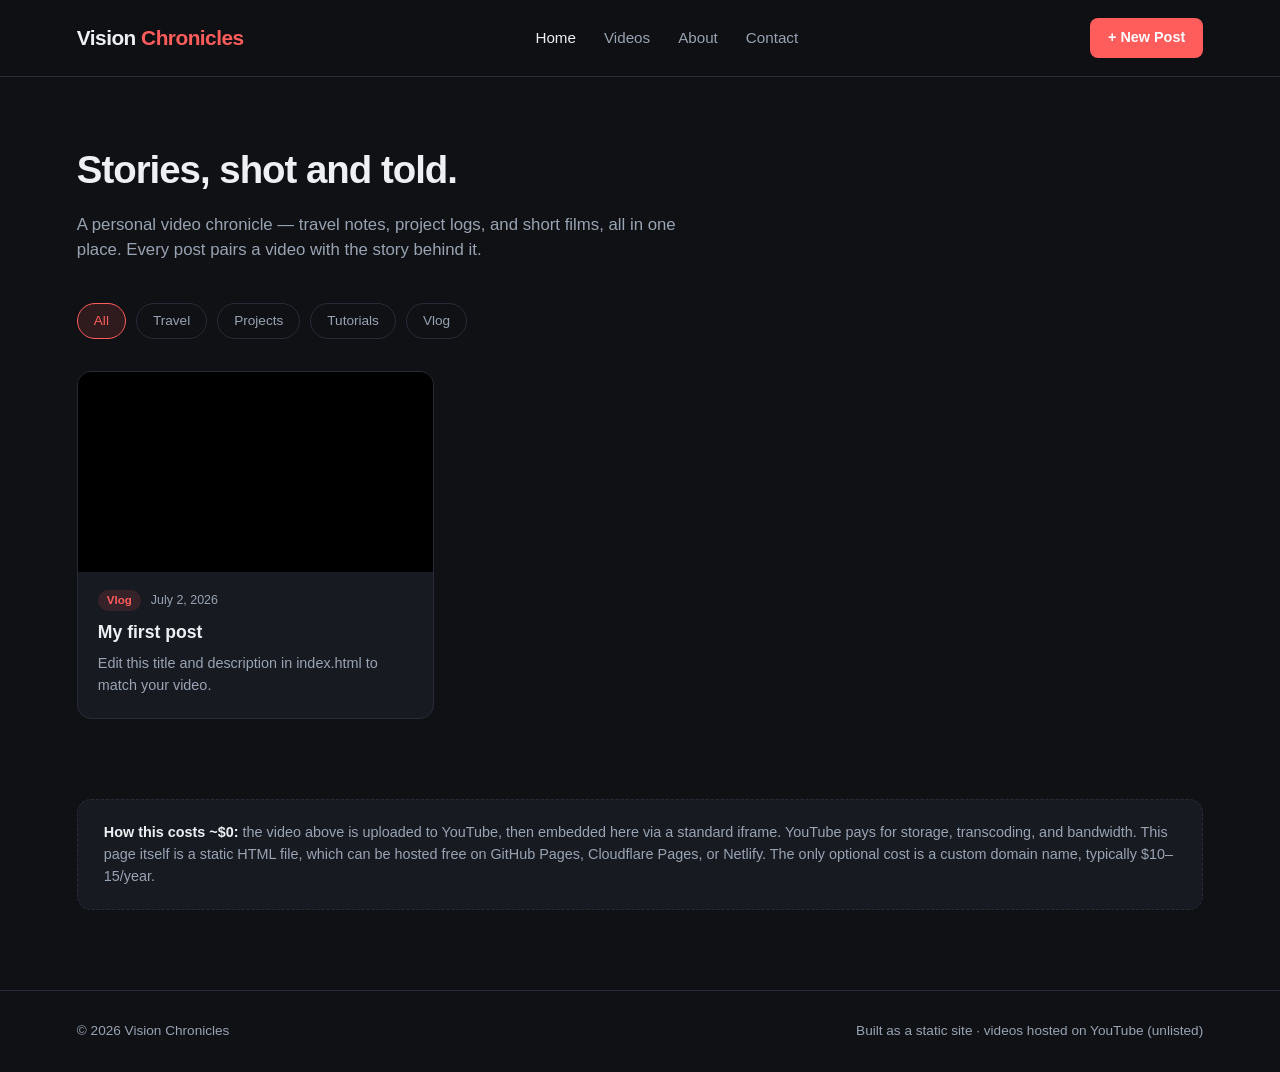
==== index.html @ 86079da0 "Replace sample videos with single real post" ====
<!DOCTYPE html>
<html lang="en">
<head>
<meta charset="UTF-8">
<meta name="viewport" content="width=device-width, initial-scale=1.0">
<title>Vision Chronicles</title>
<style>
  :root {
    --bg: #0f1115;
    --card: #171a21;
    --card-border: #262b35;
    --text: #eef0f3;
    --muted: #9aa3b2;
    --accent: #ff5c5c;
    --accent-soft: #ff5c5c22;
  }
  * { box-sizing: border-box; margin: 0; padding: 0; }
  body {
    background: var(--bg);
    color: var(--text);
    font-family: -apple-system, BlinkMacSystemFont, "Segoe UI", Roboto, Helvetica, Arial, sans-serif;
    line-height: 1.5;
  }
  a { color: inherit; text-decoration: none; }

  /* Header */
  header {
    position: sticky;
    top: 0;
    z-index: 10;
    display: flex;
    align-items: center;
    justify-content: space-between;
    padding: 18px 6vw;
    background: rgba(15,17,21,0.9);
    backdrop-filter: blur(8px);
    border-bottom: 1px solid var(--card-border);
  }
  .logo {
    font-size: 1.3rem;
    font-weight: 800;
    letter-spacing: -0.5px;
  }
  .logo span { color: var(--accent); }
  nav ul {
    list-style: none;
    display: flex;
    gap: 28px;
  }
  nav a {
    color: var(--muted);
    font-size: 0.95rem;
    font-weight: 500;
    transition: color 0.15s;
  }
  nav a:hover, nav a.active { color: var(--text); }
  .upload-btn {
    background: var(--accent);
    color: #fff;
    padding: 9px 18px;
    border-radius: 8px;
    font-size: 0.9rem;
    font-weight: 600;
  }

  /* Hero */
  .hero {
    padding: 64px 6vw 40px;
    max-width: 780px;
  }
  .hero h1 {
    font-size: 2.4rem;
    font-weight: 800;
    letter-spacing: -1px;
    margin-bottom: 14px;
  }
  .hero p {
    color: var(--muted);
    font-size: 1.05rem;
  }

  /* Filters */
  .filters {
    display: flex;
    gap: 10px;
    padding: 0 6vw 32px;
    flex-wrap: wrap;
  }
  .filter-pill {
    padding: 7px 16px;
    border: 1px solid var(--card-border);
    border-radius: 999px;
    font-size: 0.85rem;
    color: var(--muted);
  }
  .filter-pill.active {
    background: var(--accent-soft);
    border-color: var(--accent);
    color: var(--accent);
  }

  /* Grid */
  .grid {
    display: grid;
    grid-template-columns: repeat(auto-fill, minmax(320px, 1fr));
    gap: 28px;
    padding: 0 6vw 80px;
  }
  .card {
    background: var(--card);
    border: 1px solid var(--card-border);
    border-radius: 14px;
    overflow: hidden;
    transition: transform 0.15s ease, border-color 0.15s ease;
  }
  .card:hover {
    transform: translateY(-3px);
    border-color: #3a4150;
  }
  .video-wrap {
    position: relative;
    aspect-ratio: 16 / 9;
    background: #000;
  }
  .video-wrap iframe {
    width: 100%;
    height: 100%;
    border: 0;
    display: block;
  }
  .card-body {
    padding: 18px 20px 22px;
  }
  .card-meta {
    display: flex;
    gap: 10px;
    align-items: center;
    font-size: 0.78rem;
    color: var(--muted);
    margin-bottom: 8px;
  }
  .tag {
    background: var(--accent-soft);
    color: var(--accent);
    padding: 2px 9px;
    border-radius: 999px;
    font-weight: 600;
    font-size: 0.72rem;
  }
  .card h3 {
    font-size: 1.1rem;
    font-weight: 700;
    margin-bottom: 8px;
  }
  .card p {
    font-size: 0.9rem;
    color: var(--muted);
  }

  /* Cost callout */
  .callout {
    margin: 0 6vw 80px;
    padding: 22px 26px;
    background: var(--card);
    border: 1px dashed var(--card-border);
    border-radius: 14px;
    font-size: 0.9rem;
    color: var(--muted);
  }
  .callout strong { color: var(--text); }

  footer {
    padding: 30px 6vw;
    border-top: 1px solid var(--card-border);
    color: var(--muted);
    font-size: 0.85rem;
    display: flex;
    justify-content: space-between;
  }

  @media (max-width: 640px) {
    header { padding: 16px 5vw; }
    nav ul { display: none; }
    .hero { padding: 40px 5vw 24px; }
    .hero h1 { font-size: 1.8rem; }
    .grid { padding: 0 5vw 60px; }
  }
</style>
</head>
<body>

<header>
  <div class="logo">Vision <span>Chronicles</span></div>
  <nav>
    <ul>
      <li><a href="#" class="active">Home</a></li>
      <li><a href="#">Videos</a></li>
      <li><a href="#">About</a></li>
      <li><a href="#">Contact</a></li>
    </ul>
  </nav>
  <a href="#" class="upload-btn">+ New Post</a>
</header>

<section class="hero">
  <h1>Stories, shot and told.</h1>
  <p>A personal video chronicle — travel notes, project logs, and short films, all in one place. Every post pairs a video with the story behind it.</p>
</section>

<div class="filters">
  <div class="filter-pill active">All</div>
  <div class="filter-pill">Travel</div>
  <div class="filter-pill">Projects</div>
  <div class="filter-pill">Tutorials</div>
  <div class="filter-pill">Vlog</div>
</div>

<main class="grid">

  <article class="card">
    <div class="video-wrap">
      <iframe src="https://www.youtube.com/embed/woLlKaFcSdc" title="Vision Chronicles video" allowfullscreen></iframe>
    </div>
    <div class="card-body">
      <div class="card-meta"><span class="tag">Vlog</span><span>July 2, 2026</span></div>
      <h3>My first post</h3>
      <p>Edit this title and description in index.html to match your video.</p>
    </div>
  </article>

</main>

<div class="callout">
  <strong>How this costs ~$0:</strong> the video above is uploaded to YouTube, then embedded here via a standard iframe. YouTube pays for storage, transcoding, and bandwidth. This page itself is a static HTML file, which can be hosted free on GitHub Pages, Cloudflare Pages, or Netlify. The only optional cost is a custom domain name, typically $10–15/year.
</div>

<footer>
  <span>© 2026 Vision Chronicles</span>
  <span>Built as a static site · videos hosted on YouTube (unlisted)</span>
</footer>

</body>
</html>
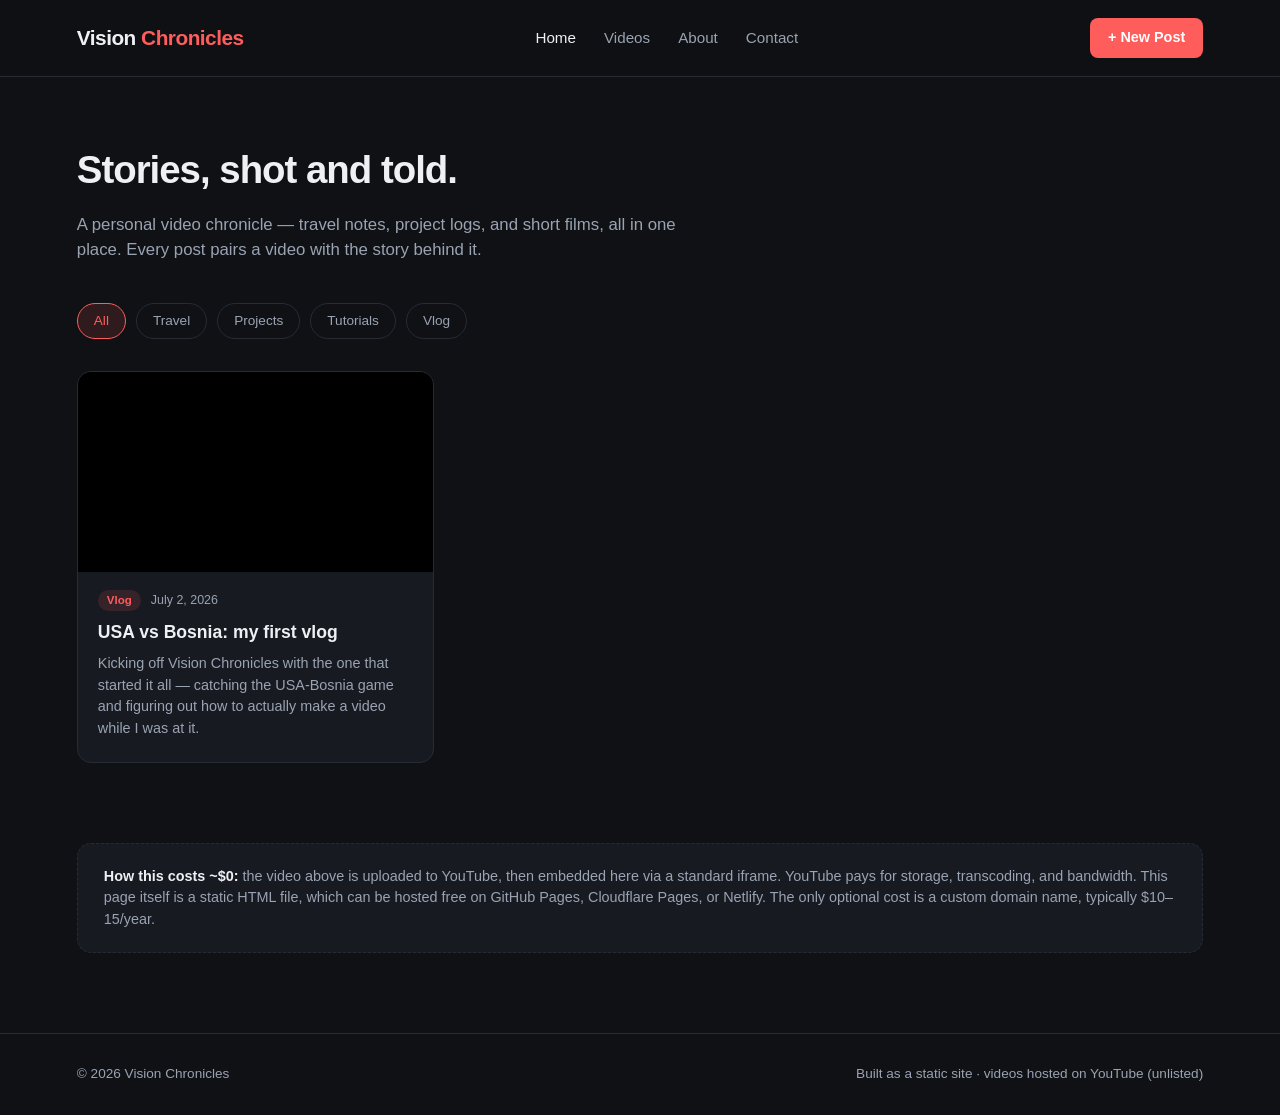
==== commit 6a2a37f2: "Add real title and description for first post" ====
--- a/index.html
+++ b/index.html
@@ -223,8 +223,8 @@
     </div>
     <div class="card-body">
       <div class="card-meta"><span class="tag">Vlog</span><span>July 2, 2026</span></div>
-      <h3>My first post</h3>
-      <p>Edit this title and description in index.html to match your video.</p>
+      <h3>USA vs Bosnia: my first vlog</h3>
+      <p>Kicking off Vision Chronicles with the one that started it all — catching the USA-Bosnia game and figuring out how to actually make a video while I was at it.</p>
     </div>
   </article>
 
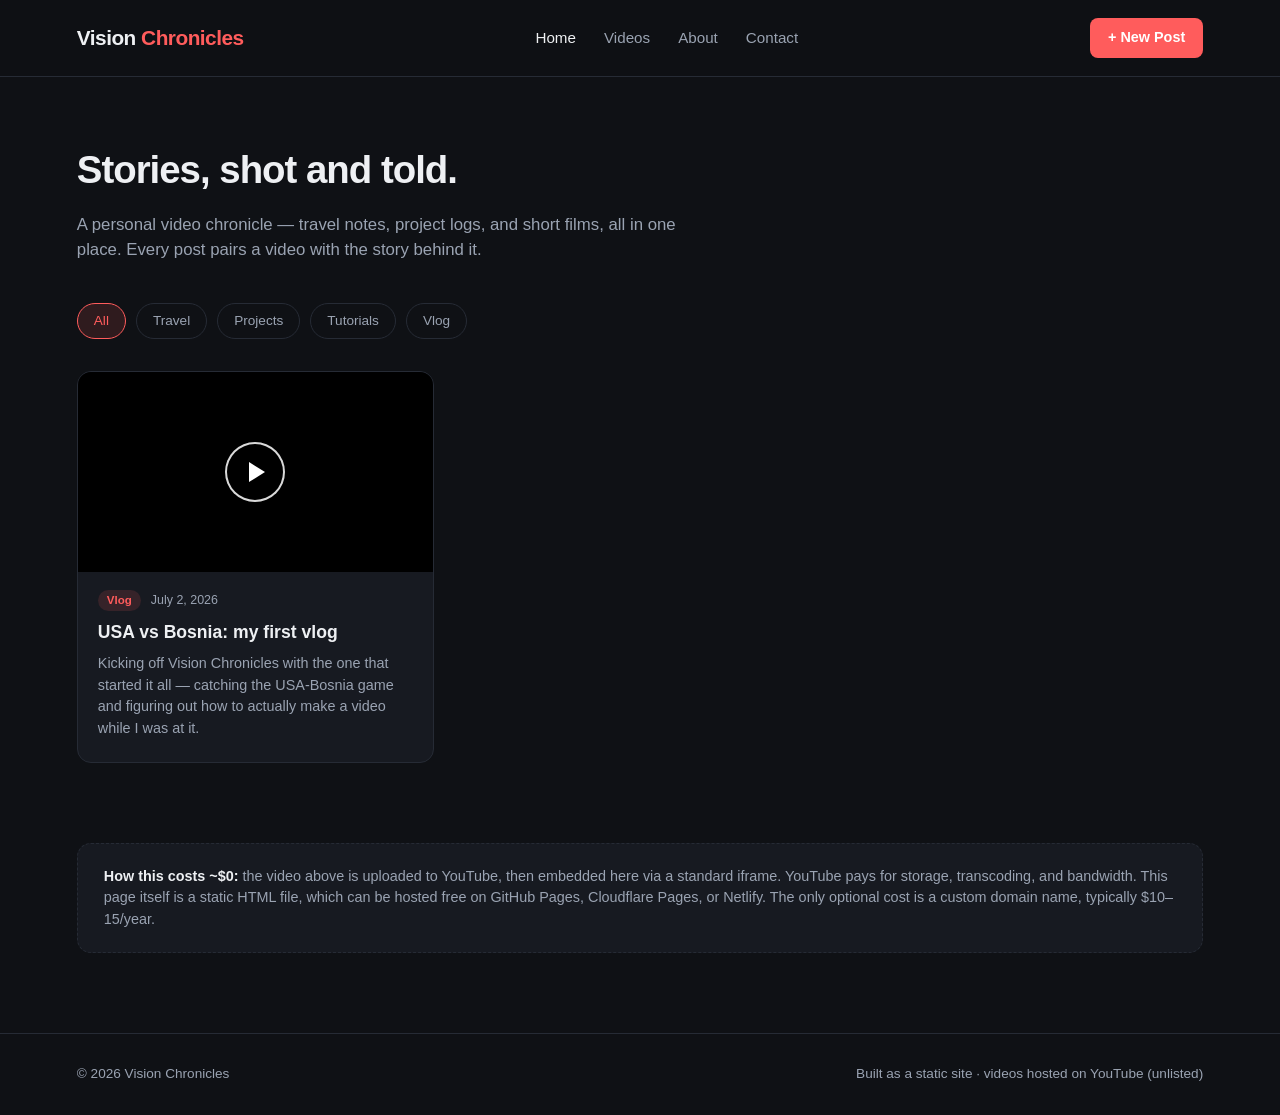
==== commit 68f68251: "Use custom click-to-play thumbnail instead of YouTube default" ====
--- a/index.html
+++ b/index.html
@@ -120,13 +120,40 @@
   .video-wrap {
     position: relative;
     aspect-ratio: 16 / 9;
-    background: #000;
+    background: #000 center / cover no-repeat;
+    cursor: pointer;
   }
   .video-wrap iframe {
     width: 100%;
     height: 100%;
     border: 0;
     display: block;
+  }
+  .play-btn {
+    position: absolute;
+    top: 50%;
+    left: 50%;
+    transform: translate(-50%, -50%);
+    width: 60px;
+    height: 60px;
+    border-radius: 50%;
+    background: rgba(0,0,0,0.65);
+    border: 2px solid rgba(255,255,255,0.85);
+    display: flex;
+    align-items: center;
+    justify-content: center;
+    transition: background 0.15s ease, transform 0.15s ease;
+  }
+  .video-wrap:hover .play-btn {
+    background: var(--accent);
+    transform: translate(-50%, -50%) scale(1.08);
+  }
+  .play-btn::after {
+    content: "";
+    border-style: solid;
+    border-width: 10px 0 10px 16px;
+    border-color: transparent transparent transparent #fff;
+    margin-left: 4px;
   }
   .card-body {
     padding: 18px 20px 22px;
@@ -218,8 +245,8 @@
 <main class="grid">
 
   <article class="card">
-    <div class="video-wrap">
-      <iframe src="https://www.youtube.com/embed/woLlKaFcSdc" title="Vision Chronicles video" allowfullscreen></iframe>
+    <div class="video-wrap" data-video-id="woLlKaFcSdc" style="background-image: url('https://img.youtube.com/vi/woLlKaFcSdc/hq2.jpg');" onclick="this.style.backgroundImage='none'; this.innerHTML = '&lt;iframe src=&quot;https://www.youtube.com/embed/' + this.dataset.videoId + '?autoplay=1&quot; title=&quot;Vision Chronicles video&quot; allow=&quot;autoplay; encrypted-media&quot; allowfullscreen&gt;&lt;/iframe&gt;';">
+      <div class="play-btn"></div>
     </div>
     <div class="card-body">
       <div class="card-meta"><span class="tag">Vlog</span><span>July 2, 2026</span></div>
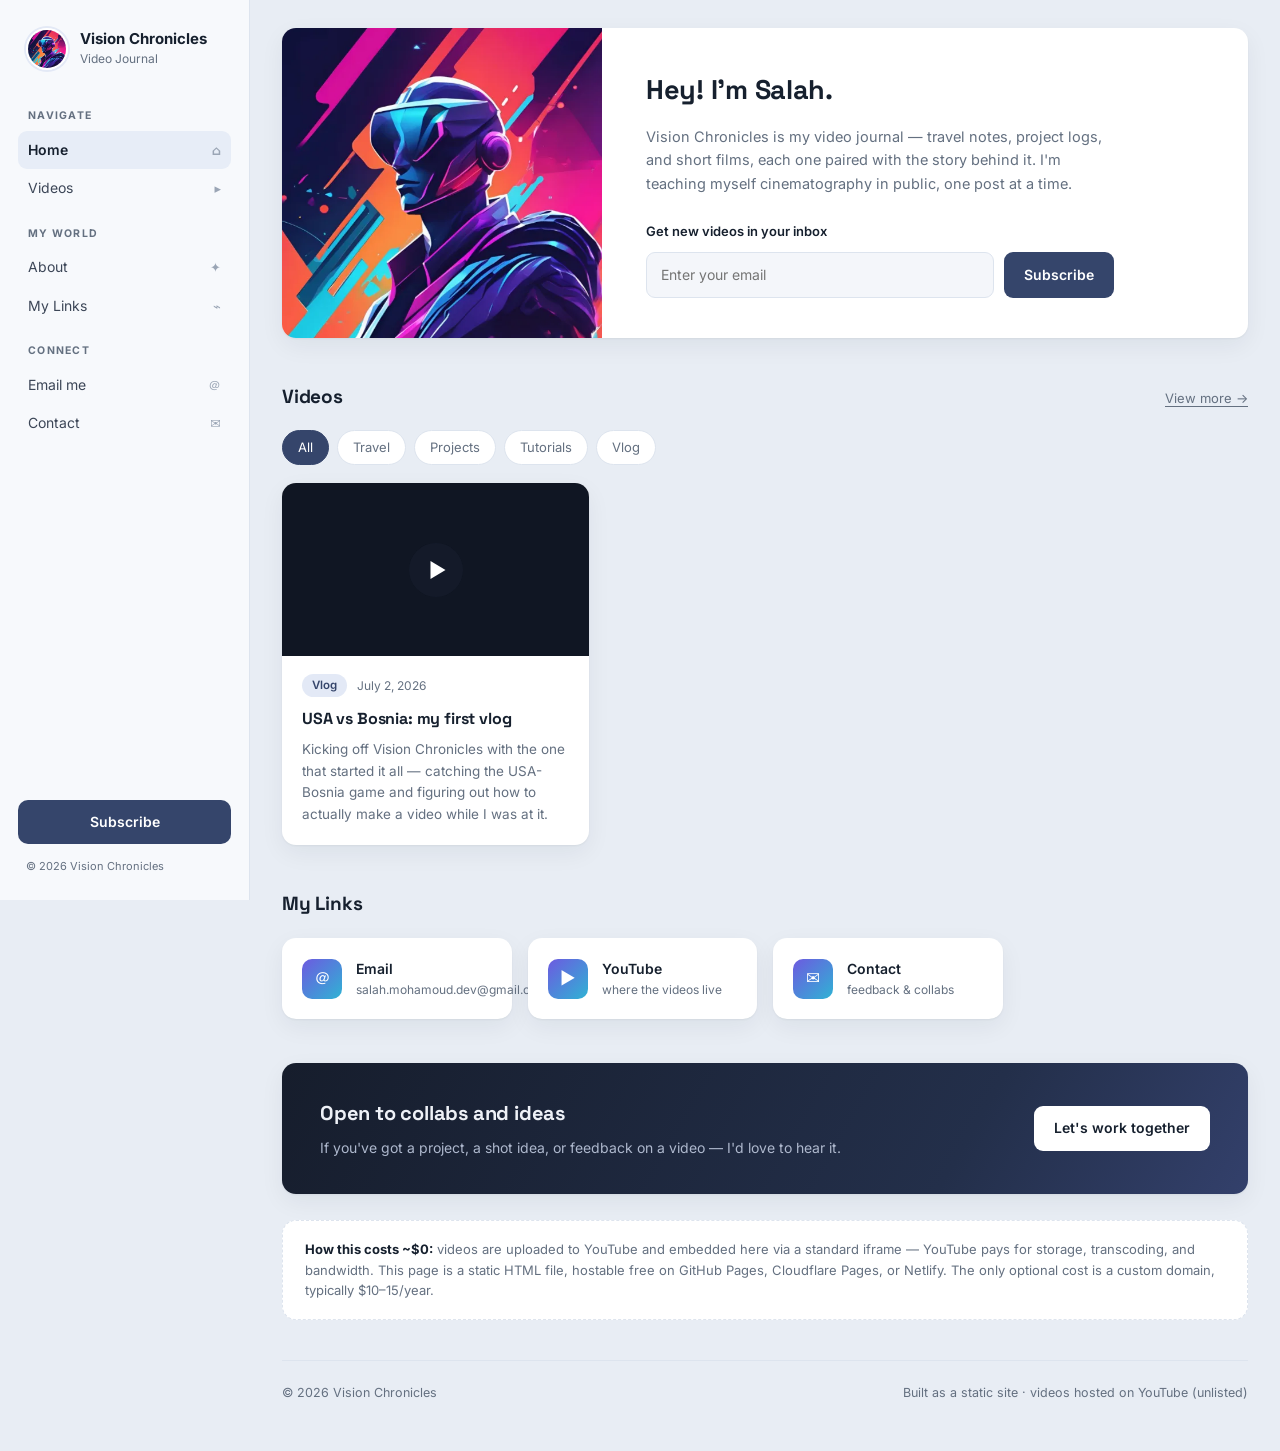
==== commit c534b500: "Redesign: sidebar layout, light cinematic palette, avatar hero" ====
--- a/index.html
+++ b/index.html
@@ -4,267 +4,143 @@
 <meta charset="UTF-8">
 <meta name="viewport" content="width=device-width, initial-scale=1.0">
 <title>Vision Chronicles</title>
-<style>
-  :root {
-    --bg: #0f1115;
-    --card: #171a21;
-    --card-border: #262b35;
-    --text: #eef0f3;
-    --muted: #9aa3b2;
-    --accent: #ff5c5c;
-    --accent-soft: #ff5c5c22;
-  }
-  * { box-sizing: border-box; margin: 0; padding: 0; }
-  body {
-    background: var(--bg);
-    color: var(--text);
-    font-family: -apple-system, BlinkMacSystemFont, "Segoe UI", Roboto, Helvetica, Arial, sans-serif;
-    line-height: 1.5;
-  }
-  a { color: inherit; text-decoration: none; }
-
-  /* Header */
-  header {
-    position: sticky;
-    top: 0;
-    z-index: 10;
-    display: flex;
-    align-items: center;
-    justify-content: space-between;
-    padding: 18px 6vw;
-    background: rgba(15,17,21,0.9);
-    backdrop-filter: blur(8px);
-    border-bottom: 1px solid var(--card-border);
-  }
-  .logo {
-    font-size: 1.3rem;
-    font-weight: 800;
-    letter-spacing: -0.5px;
-  }
-  .logo span { color: var(--accent); }
-  nav ul {
-    list-style: none;
-    display: flex;
-    gap: 28px;
-  }
-  nav a {
-    color: var(--muted);
-    font-size: 0.95rem;
-    font-weight: 500;
-    transition: color 0.15s;
-  }
-  nav a:hover, nav a.active { color: var(--text); }
-  .upload-btn {
-    background: var(--accent);
-    color: #fff;
-    padding: 9px 18px;
-    border-radius: 8px;
-    font-size: 0.9rem;
-    font-weight: 600;
-  }
-
-  /* Hero */
-  .hero {
-    padding: 64px 6vw 40px;
-    max-width: 780px;
-  }
-  .hero h1 {
-    font-size: 2.4rem;
-    font-weight: 800;
-    letter-spacing: -1px;
-    margin-bottom: 14px;
-  }
-  .hero p {
-    color: var(--muted);
-    font-size: 1.05rem;
-  }
-
-  /* Filters */
-  .filters {
-    display: flex;
-    gap: 10px;
-    padding: 0 6vw 32px;
-    flex-wrap: wrap;
-  }
-  .filter-pill {
-    padding: 7px 16px;
-    border: 1px solid var(--card-border);
-    border-radius: 999px;
-    font-size: 0.85rem;
-    color: var(--muted);
-  }
-  .filter-pill.active {
-    background: var(--accent-soft);
-    border-color: var(--accent);
-    color: var(--accent);
-  }
-
-  /* Grid */
-  .grid {
-    display: grid;
-    grid-template-columns: repeat(auto-fill, minmax(320px, 1fr));
-    gap: 28px;
-    padding: 0 6vw 80px;
-  }
-  .card {
-    background: var(--card);
-    border: 1px solid var(--card-border);
-    border-radius: 14px;
-    overflow: hidden;
-    transition: transform 0.15s ease, border-color 0.15s ease;
-  }
-  .card:hover {
-    transform: translateY(-3px);
-    border-color: #3a4150;
-  }
-  .video-wrap {
-    position: relative;
-    aspect-ratio: 16 / 9;
-    background: #000 center / cover no-repeat;
-    cursor: pointer;
-  }
-  .video-wrap iframe {
-    width: 100%;
-    height: 100%;
-    border: 0;
-    display: block;
-  }
-  .play-btn {
-    position: absolute;
-    top: 50%;
-    left: 50%;
-    transform: translate(-50%, -50%);
-    width: 60px;
-    height: 60px;
-    border-radius: 50%;
-    background: rgba(0,0,0,0.65);
-    border: 2px solid rgba(255,255,255,0.85);
-    display: flex;
-    align-items: center;
-    justify-content: center;
-    transition: background 0.15s ease, transform 0.15s ease;
-  }
-  .video-wrap:hover .play-btn {
-    background: var(--accent);
-    transform: translate(-50%, -50%) scale(1.08);
-  }
-  .play-btn::after {
-    content: "";
-    border-style: solid;
-    border-width: 10px 0 10px 16px;
-    border-color: transparent transparent transparent #fff;
-    margin-left: 4px;
-  }
-  .card-body {
-    padding: 18px 20px 22px;
-  }
-  .card-meta {
-    display: flex;
-    gap: 10px;
-    align-items: center;
-    font-size: 0.78rem;
-    color: var(--muted);
-    margin-bottom: 8px;
-  }
-  .tag {
-    background: var(--accent-soft);
-    color: var(--accent);
-    padding: 2px 9px;
-    border-radius: 999px;
-    font-weight: 600;
-    font-size: 0.72rem;
-  }
-  .card h3 {
-    font-size: 1.1rem;
-    font-weight: 700;
-    margin-bottom: 8px;
-  }
-  .card p {
-    font-size: 0.9rem;
-    color: var(--muted);
-  }
-
-  /* Cost callout */
-  .callout {
-    margin: 0 6vw 80px;
-    padding: 22px 26px;
-    background: var(--card);
-    border: 1px dashed var(--card-border);
-    border-radius: 14px;
-    font-size: 0.9rem;
-    color: var(--muted);
-  }
-  .callout strong { color: var(--text); }
-
-  footer {
-    padding: 30px 6vw;
-    border-top: 1px solid var(--card-border);
-    color: var(--muted);
-    font-size: 0.85rem;
-    display: flex;
-    justify-content: space-between;
-  }
-
-  @media (max-width: 640px) {
-    header { padding: 16px 5vw; }
-    nav ul { display: none; }
-    .hero { padding: 40px 5vw 24px; }
-    .hero h1 { font-size: 1.8rem; }
-    .grid { padding: 0 5vw 60px; }
-  }
-</style>
+<link rel="preconnect" href="https://fonts.googleapis.com">
+<link rel="preconnect" href="https://fonts.gstatic.com" crossorigin>
+<link href="https://fonts.googleapis.com/css2?family=Inter:wght@400;500;600;700&family=Space+Grotesk:wght@500;600;700&display=swap" rel="stylesheet">
+<link rel="stylesheet" href="styles.css">
 </head>
 <body>
 
-<header>
-  <div class="logo">Vision <span>Chronicles</span></div>
-  <nav>
-    <ul>
-      <li><a href="#" class="active">Home</a></li>
-      <li><a href="#">Videos</a></li>
-      <li><a href="#">About</a></li>
-      <li><a href="#">Contact</a></li>
-    </ul>
-  </nav>
-  <a href="#" class="upload-btn">+ New Post</a>
-</header>
+<div class="shell">
 
-<section class="hero">
-  <h1>Stories, shot and told.</h1>
-  <p>A personal video chronicle — travel notes, project logs, and short films, all in one place. Every post pairs a video with the story behind it.</p>
-</section>
+  <aside class="sidebar">
+    <a class="brand" href="index.html">
+      <img class="brand-mark" src="assets/avatar.png" alt="Vision Chronicles avatar" onerror="this.onerror=null;this.src='assets/avatar-placeholder.svg'">
+      <div>
+        <div class="brand-name">Vision Chronicles</div>
+        <div class="brand-sub">Video Journal</div>
+      </div>
+    </a>
 
-<div class="filters">
-  <div class="filter-pill active">All</div>
-  <div class="filter-pill">Travel</div>
-  <div class="filter-pill">Projects</div>
-  <div class="filter-pill">Tutorials</div>
-  <div class="filter-pill">Vlog</div>
+    <div class="nav-section">
+      <div class="nav-label">Navigate</div>
+      <a class="nav-item active" href="index.html">Home <span class="nav-icon">⌂</span></a>
+      <a class="nav-item" href="index.html#videos">Videos <span class="nav-icon">▸</span></a>
+    </div>
+
+    <div class="nav-section">
+      <div class="nav-label">My World</div>
+      <a class="nav-item" href="about.html">About <span class="nav-icon">✦</span></a>
+      <a class="nav-item" href="index.html#links">My Links <span class="nav-icon">⌁</span></a>
+    </div>
+
+    <div class="nav-section">
+      <div class="nav-label">Connect</div>
+      <a class="nav-item" href="mailto:salah.mohamoud.dev@gmail.com">Email me <span class="nav-icon">＠</span></a>
+      <a class="nav-item" href="contact.html">Contact <span class="nav-icon">✉</span></a>
+    </div>
+
+    <div class="sidebar-footer">
+      <a class="subscribe-btn" href="mailto:salah.mohamoud.dev@gmail.com?subject=Subscribe%20to%20Vision%20Chronicles">Subscribe</a>
+      <div class="sidebar-credit">© 2026 Vision Chronicles</div>
+    </div>
+  </aside>
+
+  <main class="main">
+
+    <section class="hero-card">
+      <div class="hero-media">
+        <img src="assets/avatar.png" alt="Salah — Vision Chronicles" onerror="this.onerror=null;this.src='assets/avatar-placeholder.svg'">
+      </div>
+      <div class="hero-body">
+        <h1>Hey! I'm Salah.</h1>
+        <p>Vision Chronicles is my video journal — travel notes, project logs, and short films, each one paired with the story behind it. I'm teaching myself cinematography in public, one post at a time.</p>
+        <div class="newsletter">
+          <div class="newsletter-label">Get new videos in your inbox</div>
+          <form class="newsletter-form" action="mailto:salah.mohamoud.dev@gmail.com" method="get">
+            <input type="email" placeholder="Enter your email" aria-label="Email address">
+            <button class="btn" type="submit">Subscribe</button>
+          </form>
+        </div>
+      </div>
+    </section>
+
+    <section class="section" id="videos">
+      <div class="section-head">
+        <h2>Videos</h2>
+        <a class="view-more" href="#videos">View more →</a>
+      </div>
+
+      <div class="filters">
+        <div class="filter-pill active">All</div>
+        <div class="filter-pill">Travel</div>
+        <div class="filter-pill">Projects</div>
+        <div class="filter-pill">Tutorials</div>
+        <div class="filter-pill">Vlog</div>
+      </div>
+
+      <div class="grid">
+        <article class="card">
+          <div class="video-wrap" data-video-id="woLlKaFcSdc" style="background-image: url('https://img.youtube.com/vi/woLlKaFcSdc/hq2.jpg');" onclick="this.style.backgroundImage='none'; this.innerHTML = '&lt;iframe src=&quot;https://www.youtube.com/embed/' + this.dataset.videoId + '?autoplay=1&quot; title=&quot;Vision Chronicles video&quot; allow=&quot;autoplay; encrypted-media&quot; allowfullscreen&gt;&lt;/iframe&gt;';">
+            <div class="play-btn"></div>
+          </div>
+          <div class="card-body">
+            <div class="card-meta"><span class="tag">Vlog</span><span>July 2, 2026</span></div>
+            <h3>USA vs Bosnia: my first vlog</h3>
+            <p>Kicking off Vision Chronicles with the one that started it all — catching the USA-Bosnia game and figuring out how to actually make a video while I was at it.</p>
+          </div>
+        </article>
+      </div>
+    </section>
+
+    <section class="section" id="links">
+      <div class="section-head">
+        <h2>My Links</h2>
+      </div>
+      <div class="links-grid">
+        <a class="link-card" href="mailto:salah.mohamoud.dev@gmail.com">
+          <div class="link-icon">＠</div>
+          <div>
+            <div class="link-title">Email</div>
+            <div class="link-sub">salah.mohamoud.dev@gmail.com</div>
+          </div>
+        </a>
+        <a class="link-card" href="https://www.youtube.com" target="_blank" rel="noopener">
+          <div class="link-icon">▶</div>
+          <div>
+            <div class="link-title">YouTube</div>
+            <div class="link-sub">where the videos live</div>
+          </div>
+        </a>
+        <a class="link-card" href="contact.html">
+          <div class="link-icon">✉</div>
+          <div>
+            <div class="link-title">Contact</div>
+            <div class="link-sub">feedback &amp; collabs</div>
+          </div>
+        </a>
+      </div>
+    </section>
+
+    <section class="cta-banner">
+      <div>
+        <h2>Open to collabs and ideas</h2>
+        <p>If you've got a project, a shot idea, or feedback on a video — I'd love to hear it.</p>
+      </div>
+      <a class="btn btn-light" href="contact.html">Let's work together</a>
+    </section>
+
+    <div class="callout">
+      <strong>How this costs ~$0:</strong> videos are uploaded to YouTube and embedded here via a standard iframe — YouTube pays for storage, transcoding, and bandwidth. This page is a static HTML file, hostable free on GitHub Pages, Cloudflare Pages, or Netlify. The only optional cost is a custom domain, typically $10–15/year.
+    </div>
+
+    <footer class="main-footer">
+      <span>© 2026 Vision Chronicles</span>
+      <span>Built as a static site · videos hosted on YouTube (unlisted)</span>
+    </footer>
+
+  </main>
 </div>
-
-<main class="grid">
-
-  <article class="card">
-    <div class="video-wrap" data-video-id="woLlKaFcSdc" style="background-image: url('https://img.youtube.com/vi/woLlKaFcSdc/hq2.jpg');" onclick="this.style.backgroundImage='none'; this.innerHTML = '&lt;iframe src=&quot;https://www.youtube.com/embed/' + this.dataset.videoId + '?autoplay=1&quot; title=&quot;Vision Chronicles video&quot; allow=&quot;autoplay; encrypted-media&quot; allowfullscreen&gt;&lt;/iframe&gt;';">
-      <div class="play-btn"></div>
-    </div>
-    <div class="card-body">
-      <div class="card-meta"><span class="tag">Vlog</span><span>July 2, 2026</span></div>
-      <h3>USA vs Bosnia: my first vlog</h3>
-      <p>Kicking off Vision Chronicles with the one that started it all — catching the USA-Bosnia game and figuring out how to actually make a video while I was at it.</p>
-    </div>
-  </article>
-
-</main>
-
-<div class="callout">
-  <strong>How this costs ~$0:</strong> the video above is uploaded to YouTube, then embedded here via a standard iframe. YouTube pays for storage, transcoding, and bandwidth. This page itself is a static HTML file, which can be hosted free on GitHub Pages, Cloudflare Pages, or Netlify. The only optional cost is a custom domain name, typically $10–15/year.
-</div>
-
-<footer>
-  <span>© 2026 Vision Chronicles</span>
-  <span>Built as a static site · videos hosted on YouTube (unlisted)</span>
-</footer>
 
 </body>
 </html>
--- a/styles.css
+++ b/styles.css
@@ -0,0 +1,459 @@
+/* ============================================================
+   Vision Chronicles — sidebar layout, light cinematic palette
+   ============================================================ */
+
+:root {
+  --bg: #e8edf4;            /* cool ice page background */
+  --sidebar-bg: #f7f9fc;
+  --card: #ffffff;
+  --ink: #16202e;
+  --muted: #647080;
+  --line: #dde4ee;
+  --accent: #35456b;        /* deep indigo */
+  --accent-hover: #2a3757;
+  --accent-soft: #e3e9f6;
+  --glow-a: #6d5ae0;        /* echoes the avatar's violet/cyan */
+  --glow-b: #2fb3d4;
+  --dark: #161d2c;          /* cinematic slate for CTA banner */
+  --radius: 14px;
+  --shadow: 0 1px 2px rgba(22, 32, 46, .05), 0 8px 24px rgba(22, 32, 46, .06);
+}
+
+* { margin: 0; padding: 0; box-sizing: border-box; }
+
+html { scroll-behavior: smooth; }
+
+body {
+  font-family: "Inter", system-ui, -apple-system, sans-serif;
+  background: var(--bg);
+  color: var(--ink);
+  line-height: 1.6;
+  -webkit-font-smoothing: antialiased;
+}
+
+h1, h2, h3, .logo { font-family: "Space Grotesk", "Inter", sans-serif; letter-spacing: -0.01em; }
+
+a { color: inherit; text-decoration: none; }
+
+/* ---------- Layout shell ---------- */
+
+.shell { display: flex; min-height: 100vh; }
+
+/* ---------- Sidebar ---------- */
+
+.sidebar {
+  width: 250px;
+  flex-shrink: 0;
+  background: var(--sidebar-bg);
+  border-right: 1px solid var(--line);
+  padding: 24px 18px;
+  position: sticky;
+  top: 0;
+  height: 100vh;
+  overflow-y: auto;
+  display: flex;
+  flex-direction: column;
+}
+
+.brand {
+  display: flex;
+  align-items: center;
+  gap: 12px;
+  padding: 4px 8px 20px;
+}
+
+.brand-mark {
+  width: 42px;
+  height: 42px;
+  border-radius: 50%;
+  object-fit: cover;
+  border: 2px solid var(--card);
+  box-shadow: 0 0 0 2px var(--accent-soft);
+}
+
+.brand-name { font-weight: 700; font-size: 15px; line-height: 1.25; }
+.brand-sub { font-size: 12px; color: var(--muted); }
+
+.nav-section { margin-top: 18px; }
+
+.nav-label {
+  font-size: 10.5px;
+  font-weight: 700;
+  letter-spacing: .12em;
+  text-transform: uppercase;
+  color: var(--muted);
+  padding: 0 10px 6px;
+}
+
+.nav-item {
+  display: flex;
+  align-items: center;
+  justify-content: space-between;
+  padding: 8px 10px;
+  border-radius: 9px;
+  font-size: 14px;
+  color: #3c4657;
+  transition: background .15s, color .15s;
+}
+
+.nav-item:hover { background: #eef2f8; color: var(--ink); }
+.nav-item.active { background: #e7edf7; color: var(--ink); font-weight: 600; }
+.nav-item .nav-icon { color: #9aa5b5; font-size: 13px; }
+
+.sidebar-footer { margin-top: auto; padding-top: 24px; }
+
+.subscribe-btn {
+  display: block;
+  text-align: center;
+  background: var(--accent);
+  color: #fff;
+  font-weight: 600;
+  font-size: 14px;
+  padding: 11px 16px;
+  border-radius: 10px;
+  transition: background .15s;
+}
+
+.subscribe-btn:hover { background: var(--accent-hover); }
+
+.sidebar-credit { font-size: 11px; color: var(--muted); padding: 14px 8px 0; }
+
+/* ---------- Main column ---------- */
+
+.main {
+  flex: 1;
+  padding: 28px 32px 48px;
+  max-width: 1120px;
+  margin: 0 auto;
+  min-width: 0;
+}
+
+/* ---------- Hero card ---------- */
+
+.hero-card {
+  display: flex;
+  background: var(--card);
+  border-radius: var(--radius);
+  overflow: hidden;
+  box-shadow: var(--shadow);
+}
+
+.hero-media {
+  width: 320px;
+  flex-shrink: 0;
+  position: relative;
+  background: linear-gradient(135deg, var(--glow-a), var(--glow-b));
+}
+
+.hero-media img {
+  position: absolute;
+  inset: 0;
+  width: 100%;
+  height: 100%;
+  object-fit: cover;
+  display: block;
+}
+
+.hero-body { padding: 40px 44px; display: flex; flex-direction: column; justify-content: center; }
+
+.hero-body h1 { font-size: 27px; margin-bottom: 14px; }
+
+.hero-body p { color: var(--muted); font-size: 14.5px; max-width: 52ch; }
+
+.newsletter { margin-top: 26px; }
+
+.newsletter-label { font-size: 13px; font-weight: 600; margin-bottom: 10px; }
+
+.newsletter-form { display: flex; gap: 10px; flex-wrap: wrap; }
+
+.newsletter-form input {
+  flex: 1;
+  min-width: 200px;
+  padding: 11px 14px;
+  border: 1px solid var(--line);
+  border-radius: 9px;
+  background: #f4f6fa;
+  font: inherit;
+  font-size: 14px;
+  color: var(--ink);
+}
+
+.newsletter-form input:focus { outline: 2px solid var(--accent-soft); border-color: var(--accent); }
+
+.btn {
+  display: inline-block;
+  background: var(--accent);
+  color: #fff;
+  font-weight: 600;
+  font-size: 14px;
+  padding: 11px 20px;
+  border: none;
+  border-radius: 9px;
+  cursor: pointer;
+  font-family: inherit;
+  transition: background .15s;
+}
+
+.btn:hover { background: var(--accent-hover); }
+
+.btn-light { background: #fff; color: var(--ink); }
+.btn-light:hover { background: #e9edf4; }
+
+/* ---------- Section headers ---------- */
+
+.section { margin-top: 44px; }
+
+.section-head {
+  display: flex;
+  align-items: baseline;
+  justify-content: space-between;
+  margin-bottom: 18px;
+}
+
+.section-head h2 { font-size: 19px; }
+
+.view-more { font-size: 13px; color: var(--muted); text-decoration: underline; text-underline-offset: 3px; }
+.view-more:hover { color: var(--ink); }
+
+/* ---------- Filters ---------- */
+
+.filters { display: flex; gap: 8px; flex-wrap: wrap; margin-bottom: 18px; }
+
+.filter-pill {
+  padding: 6px 15px;
+  border-radius: 999px;
+  background: var(--card);
+  border: 1px solid var(--line);
+  font-size: 13px;
+  color: var(--muted);
+  cursor: pointer;
+  transition: all .15s;
+}
+
+.filter-pill:hover { border-color: var(--accent); color: var(--ink); }
+.filter-pill.active { background: var(--accent); border-color: var(--accent); color: #fff; }
+
+/* ---------- Video grid ---------- */
+
+.grid {
+  display: grid;
+  grid-template-columns: repeat(auto-fill, minmax(280px, 1fr));
+  gap: 22px;
+}
+
+.card {
+  background: var(--card);
+  border-radius: var(--radius);
+  overflow: hidden;
+  box-shadow: var(--shadow);
+  transition: transform .18s, box-shadow .18s;
+}
+
+.card:hover { transform: translateY(-3px); box-shadow: 0 4px 8px rgba(22,32,46,.06), 0 14px 32px rgba(22,32,46,.1); }
+
+.video-wrap {
+  position: relative;
+  aspect-ratio: 16 / 9;
+  background-color: #101623;
+  background-size: cover;
+  background-position: center;
+  cursor: pointer;
+}
+
+.video-wrap iframe { position: absolute; inset: 0; width: 100%; height: 100%; border: 0; }
+
+.play-btn {
+  position: absolute;
+  top: 50%; left: 50%;
+  transform: translate(-50%, -50%);
+  width: 54px; height: 54px;
+  border-radius: 50%;
+  background: rgba(22, 29, 44, .78);
+  backdrop-filter: blur(2px);
+  transition: background .15s, transform .15s;
+}
+
+.play-btn::after {
+  content: "";
+  position: absolute;
+  top: 50%; left: 54%;
+  transform: translate(-50%, -50%);
+  border-left: 15px solid #fff;
+  border-top: 9px solid transparent;
+  border-bottom: 9px solid transparent;
+}
+
+.video-wrap:hover .play-btn { background: var(--accent); transform: translate(-50%, -50%) scale(1.07); }
+
+.card-body { padding: 18px 20px 20px; }
+
+.card-meta {
+  display: flex;
+  align-items: center;
+  gap: 10px;
+  font-size: 12px;
+  color: var(--muted);
+  margin-bottom: 9px;
+}
+
+.tag {
+  background: var(--accent-soft);
+  color: var(--accent);
+  font-weight: 600;
+  font-size: 11.5px;
+  padding: 2.5px 10px;
+  border-radius: 999px;
+}
+
+.card-body h3 { font-size: 16px; margin-bottom: 7px; }
+.card-body p { font-size: 13.5px; color: var(--muted); }
+
+/* ---------- Links row ---------- */
+
+.links-grid {
+  display: grid;
+  grid-template-columns: repeat(auto-fill, minmax(200px, 1fr));
+  gap: 16px;
+}
+
+.link-card {
+  background: var(--card);
+  border-radius: var(--radius);
+  box-shadow: var(--shadow);
+  padding: 20px;
+  display: flex;
+  align-items: center;
+  gap: 14px;
+  transition: transform .18s, box-shadow .18s;
+}
+
+.link-card:hover { transform: translateY(-3px); box-shadow: 0 4px 8px rgba(22,32,46,.06), 0 14px 32px rgba(22,32,46,.1); }
+
+.link-icon {
+  width: 40px; height: 40px;
+  border-radius: 10px;
+  display: flex;
+  align-items: center;
+  justify-content: center;
+  font-size: 17px;
+  color: #fff;
+  background: linear-gradient(135deg, var(--glow-a), var(--glow-b));
+  flex-shrink: 0;
+}
+
+.link-title { font-weight: 600; font-size: 14px; }
+.link-sub { font-size: 12px; color: var(--muted); }
+
+/* ---------- CTA banner ---------- */
+
+.cta-banner {
+  margin-top: 44px;
+  background: linear-gradient(120deg, var(--dark) 0%, #232f4a 70%, #33406b 100%);
+  color: #eef1f7;
+  border-radius: var(--radius);
+  padding: 34px 38px;
+  display: flex;
+  align-items: center;
+  justify-content: space-between;
+  gap: 24px;
+  flex-wrap: wrap;
+  box-shadow: var(--shadow);
+}
+
+.cta-banner h2 { font-size: 20px; margin-bottom: 8px; }
+.cta-banner p { font-size: 14px; color: #aeb8cd; max-width: 60ch; }
+
+/* ---------- Note / callout ---------- */
+
+.callout {
+  margin-top: 26px;
+  background: var(--card);
+  border: 1px dashed var(--line);
+  border-radius: var(--radius);
+  padding: 18px 22px;
+  font-size: 13px;
+  color: var(--muted);
+}
+
+.callout strong { color: var(--ink); }
+
+/* ---------- Inner pages ---------- */
+
+.page-card {
+  background: var(--card);
+  border-radius: var(--radius);
+  box-shadow: var(--shadow);
+  padding: 40px 44px;
+  max-width: 760px;
+}
+
+.page-card h1 { font-size: 26px; margin-bottom: 6px; }
+.page-kicker { color: var(--muted); font-size: 14px; margin-bottom: 24px; }
+.page-card p { margin-bottom: 16px; font-size: 15px; color: #38424f; }
+.page-card p:last-child { margin-bottom: 0; }
+
+.contact-list { display: grid; gap: 16px; max-width: 560px; }
+
+.contact-item {
+  background: var(--card);
+  border-radius: var(--radius);
+  box-shadow: var(--shadow);
+  padding: 20px 22px;
+  display: flex;
+  align-items: center;
+  gap: 16px;
+  transition: transform .18s, box-shadow .18s;
+}
+
+.contact-item:hover { transform: translateY(-3px); box-shadow: 0 4px 8px rgba(22,32,46,.06), 0 14px 32px rgba(22,32,46,.1); }
+
+.contact-icon {
+  width: 44px; height: 44px;
+  border-radius: 11px;
+  background: linear-gradient(135deg, var(--glow-a), var(--glow-b));
+  color: #fff;
+  display: flex;
+  align-items: center;
+  justify-content: center;
+  font-size: 19px;
+  flex-shrink: 0;
+}
+
+.contact-label { font-size: 12px; color: var(--muted); }
+.contact-value { font-weight: 600; font-size: 15px; }
+
+/* ---------- Footer ---------- */
+
+.main-footer {
+  margin-top: 40px;
+  padding-top: 22px;
+  border-top: 1px solid var(--line);
+  display: flex;
+  justify-content: space-between;
+  flex-wrap: wrap;
+  gap: 8px;
+  font-size: 12.5px;
+  color: var(--muted);
+}
+
+/* ---------- Responsive ---------- */
+
+@media (max-width: 900px) {
+  .shell { flex-direction: column; }
+  .sidebar {
+    width: 100%;
+    height: auto;
+    position: static;
+    border-right: none;
+    border-bottom: 1px solid var(--line);
+    padding: 16px 18px;
+  }
+  .nav-section { margin-top: 10px; }
+  .sidebar-footer { display: none; }
+  .hero-card { flex-direction: column; }
+  .hero-media { width: 100%; height: 260px; }
+  .hero-body { padding: 28px 24px; }
+  .main { padding: 22px 18px 40px; }
+  .page-card { padding: 28px 24px; }
+  .cta-banner { padding: 26px 24px; }
+}
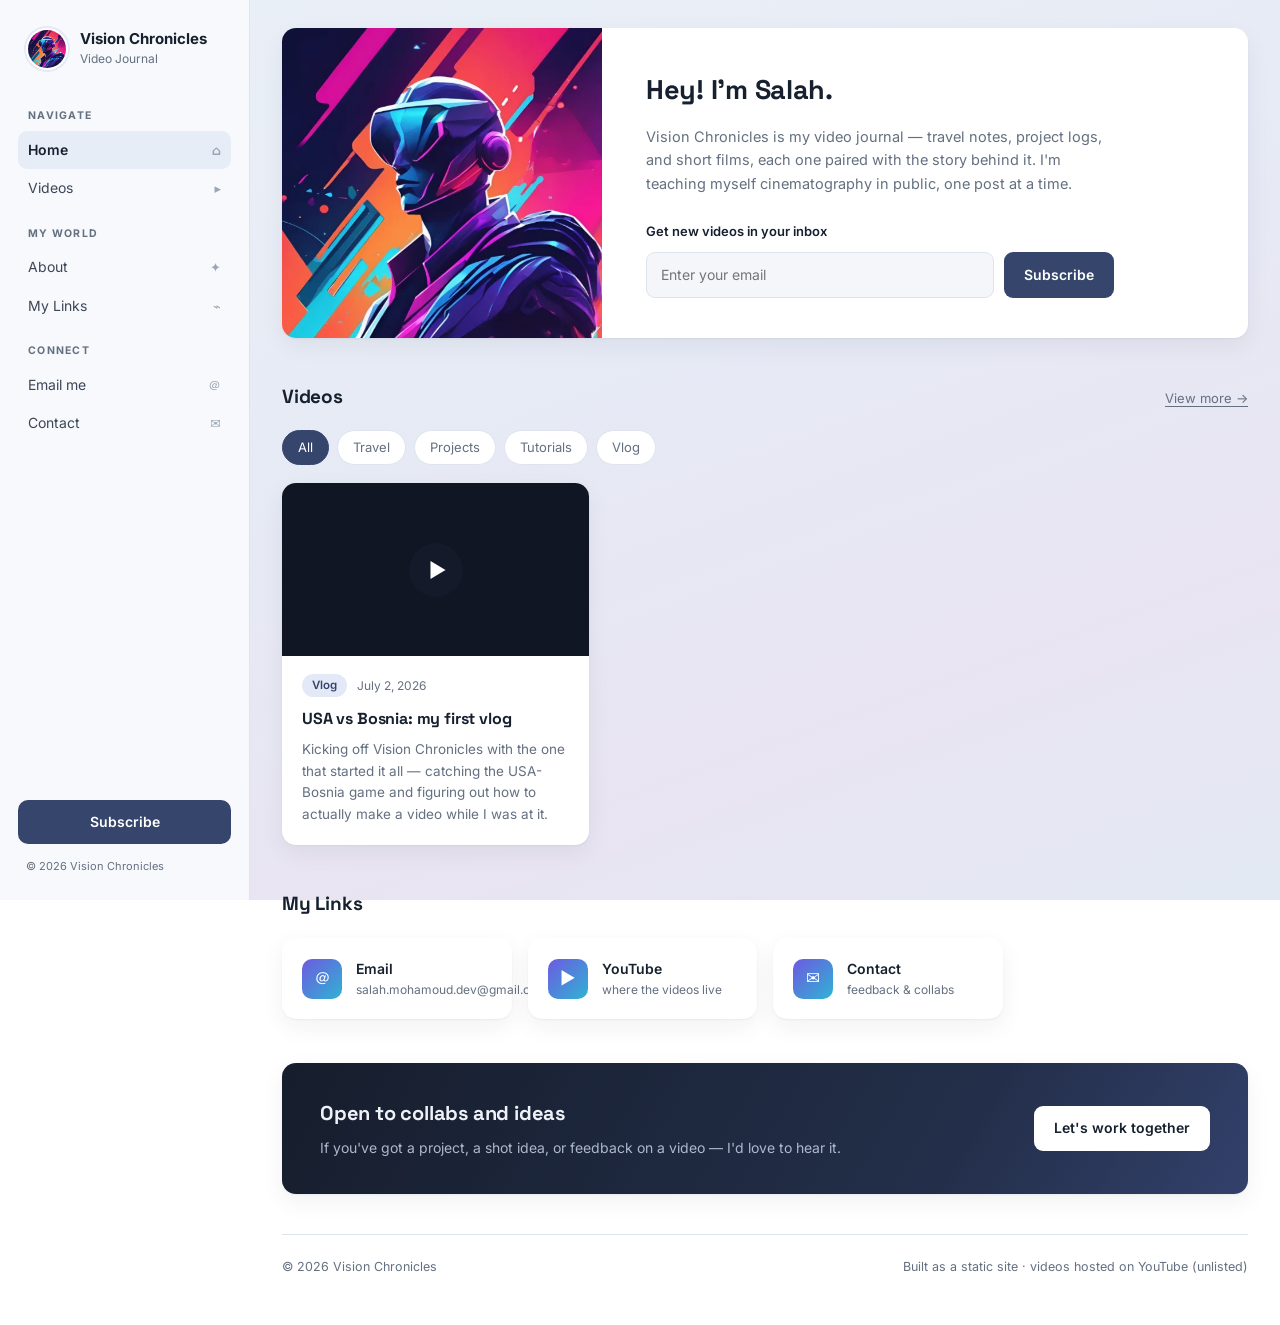
==== commit e0d382a7: "Add background gradient, remove cost callout, credit Osmo Pocket 3" ====
--- a/index.html
+++ b/index.html
@@ -130,10 +130,6 @@
       <a class="btn btn-light" href="contact.html">Let's work together</a>
     </section>
 
-    <div class="callout">
-      <strong>How this costs ~$0:</strong> videos are uploaded to YouTube and embedded here via a standard iframe — YouTube pays for storage, transcoding, and bandwidth. This page is a static HTML file, hostable free on GitHub Pages, Cloudflare Pages, or Netlify. The only optional cost is a custom domain, typically $10–15/year.
-    </div>
-
     <footer class="main-footer">
       <span>© 2026 Vision Chronicles</span>
       <span>Built as a static site · videos hosted on YouTube (unlisted)</span>
--- a/styles.css
+++ b/styles.css
@@ -25,7 +25,7 @@
 
 body {
   font-family: "Inter", system-ui, -apple-system, sans-serif;
-  background: var(--bg);
+  background: linear-gradient(160deg, #eaf0f7 0%, #e6eaf5 45%, #e9e4f2 75%, #e2e9f2 100%) fixed;
   color: var(--ink);
   line-height: 1.6;
   -webkit-font-smoothing: antialiased;
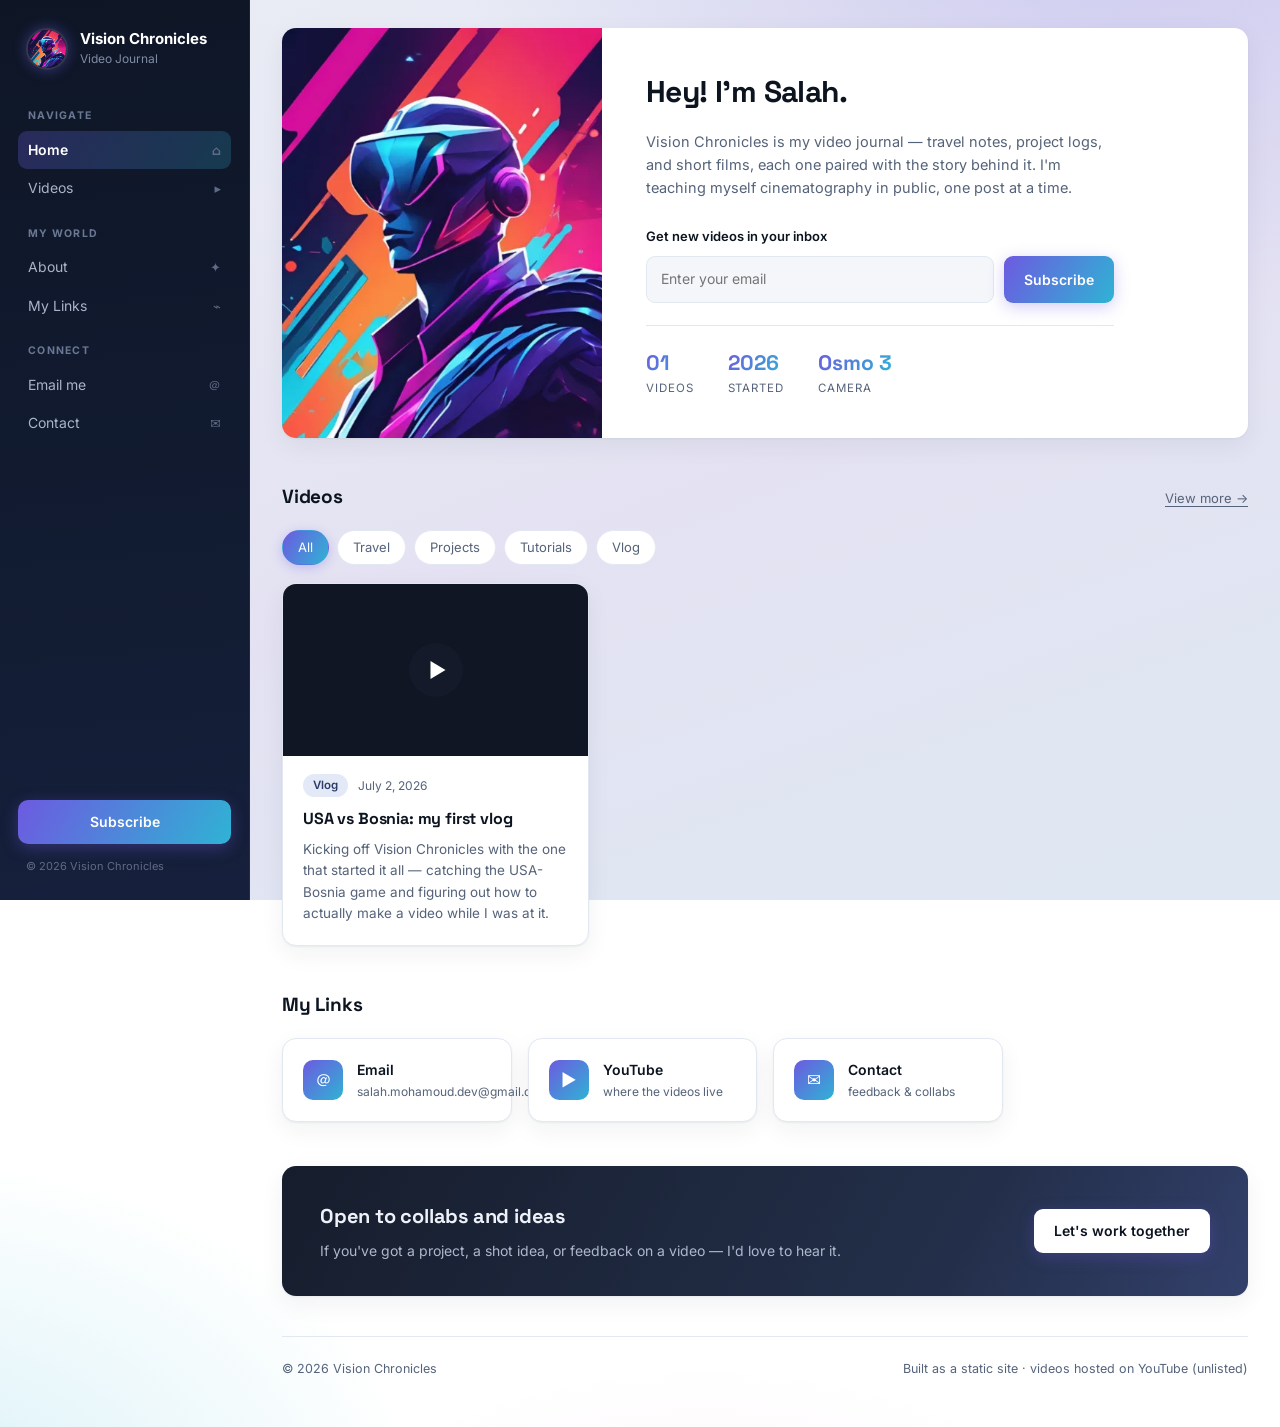
==== commit 51546da4: "Fintech restyle: dark navy sidebar, gradient accents, hero stats, crisper cards" ====
--- a/index.html
+++ b/index.html
@@ -61,6 +61,20 @@
             <input type="email" placeholder="Enter your email" aria-label="Email address">
             <button class="btn" type="submit">Subscribe</button>
           </form>
+        </div>
+        <div class="hero-stats">
+          <div>
+            <div class="stat-value">01</div>
+            <div class="stat-label">Videos</div>
+          </div>
+          <div>
+            <div class="stat-value">2026</div>
+            <div class="stat-label">Started</div>
+          </div>
+          <div>
+            <div class="stat-value">Osmo 3</div>
+            <div class="stat-label">Camera</div>
+          </div>
         </div>
       </div>
     </section>
--- a/styles.css
+++ b/styles.css
@@ -4,14 +4,15 @@
 
 :root {
   --bg: #e8edf4;            /* cool ice page background */
-  --sidebar-bg: #f7f9fc;
+  --sidebar-bg: #0e1626;    /* dark navy — fintech contrast */
   --card: #ffffff;
-  --ink: #16202e;
-  --muted: #647080;
-  --line: #dde4ee;
-  --accent: #35456b;        /* deep indigo */
-  --accent-hover: #2a3757;
+  --ink: #0c1420;
+  --muted: #55637a;
+  --line: #e2e8f2;
+  --accent: #2b3d66;        /* deep indigo */
+  --accent-hover: #1f2e50;
   --accent-soft: #e3e9f6;
+  --grad: linear-gradient(120deg, #6d5ae0, #2fb3d4);
   --glow-a: #6d5ae0;        /* echoes the avatar's violet/cyan */
   --glow-b: #2fb3d4;
   --dark: #161d2c;          /* cinematic slate for CTA banner */
@@ -25,7 +26,11 @@
 
 body {
   font-family: "Inter", system-ui, -apple-system, sans-serif;
-  background: linear-gradient(160deg, #eaf0f7 0%, #e6eaf5 45%, #e9e4f2 75%, #e2e9f2 100%) fixed;
+  background:
+    radial-gradient(1100px 700px at 88% -8%, rgba(109, 90, 224, .22), transparent 62%),
+    radial-gradient(900px 650px at -8% 108%, rgba(47, 179, 212, .20), transparent 60%),
+    radial-gradient(800px 500px at 55% 115%, rgba(212, 90, 184, .10), transparent 55%),
+    linear-gradient(160deg, #e9edf5 0%, #e4e2f2 55%, #dee8f2 100%) fixed;
   color: var(--ink);
   line-height: 1.6;
   -webkit-font-smoothing: antialiased;
@@ -44,8 +49,9 @@
 .sidebar {
   width: 250px;
   flex-shrink: 0;
-  background: var(--sidebar-bg);
-  border-right: 1px solid var(--line);
+  background: linear-gradient(175deg, #0e1626 0%, #121c33 70%, #16203c 100%);
+  border-right: 1px solid rgba(255, 255, 255, .06);
+  color: #cfd7e6;
   padding: 24px 18px;
   position: sticky;
   top: 0;
@@ -67,12 +73,12 @@
   height: 42px;
   border-radius: 50%;
   object-fit: cover;
-  border: 2px solid var(--card);
-  box-shadow: 0 0 0 2px var(--accent-soft);
-}
-
-.brand-name { font-weight: 700; font-size: 15px; line-height: 1.25; }
-.brand-sub { font-size: 12px; color: var(--muted); }
+  border: 2px solid rgba(255, 255, 255, .15);
+  box-shadow: 0 0 14px rgba(109, 90, 224, .45);
+}
+
+.brand-name { font-weight: 700; font-size: 15px; line-height: 1.25; color: #fff; }
+.brand-sub { font-size: 12px; color: #7f8ca6; }
 
 .nav-section { margin-top: 18px; }
 
@@ -81,7 +87,7 @@
   font-weight: 700;
   letter-spacing: .12em;
   text-transform: uppercase;
-  color: var(--muted);
+  color: #6b7893;
   padding: 0 10px 6px;
 }
 
@@ -92,31 +98,36 @@
   padding: 8px 10px;
   border-radius: 9px;
   font-size: 14px;
-  color: #3c4657;
+  color: #aab4c9;
   transition: background .15s, color .15s;
 }
 
-.nav-item:hover { background: #eef2f8; color: var(--ink); }
-.nav-item.active { background: #e7edf7; color: var(--ink); font-weight: 600; }
-.nav-item .nav-icon { color: #9aa5b5; font-size: 13px; }
+.nav-item:hover { background: rgba(255, 255, 255, .06); color: #fff; }
+.nav-item.active {
+  background: linear-gradient(120deg, rgba(109, 90, 224, .28), rgba(47, 179, 212, .22));
+  color: #fff;
+  font-weight: 600;
+}
+.nav-item .nav-icon { color: #5f6b85; font-size: 13px; }
 
 .sidebar-footer { margin-top: auto; padding-top: 24px; }
 
 .subscribe-btn {
   display: block;
   text-align: center;
-  background: var(--accent);
+  background: var(--grad);
   color: #fff;
   font-weight: 600;
   font-size: 14px;
   padding: 11px 16px;
   border-radius: 10px;
-  transition: background .15s;
-}
-
-.subscribe-btn:hover { background: var(--accent-hover); }
-
-.sidebar-credit { font-size: 11px; color: var(--muted); padding: 14px 8px 0; }
+  box-shadow: 0 4px 16px rgba(109, 90, 224, .35);
+  transition: filter .15s, transform .15s;
+}
+
+.subscribe-btn:hover { filter: brightness(1.12); transform: translateY(-1px); }
+
+.sidebar-credit { font-size: 11px; color: #5f6b85; padding: 14px 8px 0; }
 
 /* ---------- Main column ---------- */
 
@@ -156,7 +167,27 @@
 
 .hero-body { padding: 40px 44px; display: flex; flex-direction: column; justify-content: center; }
 
-.hero-body h1 { font-size: 27px; margin-bottom: 14px; }
+.hero-body h1 { font-size: 30px; margin-bottom: 14px; letter-spacing: -0.02em; }
+
+.hero-stats {
+  display: flex;
+  gap: 34px;
+  margin-top: 22px;
+  padding-top: 20px;
+  border-top: 1px solid var(--line);
+}
+
+.stat-value {
+  font-family: "Space Grotesk", sans-serif;
+  font-size: 21px;
+  font-weight: 700;
+  background: var(--grad);
+  -webkit-background-clip: text;
+  background-clip: text;
+  color: transparent;
+}
+
+.stat-label { font-size: 11.5px; color: var(--muted); text-transform: uppercase; letter-spacing: .08em; }
 
 .hero-body p { color: var(--muted); font-size: 14.5px; max-width: 52ch; }
 
@@ -182,7 +213,7 @@
 
 .btn {
   display: inline-block;
-  background: var(--accent);
+  background: var(--grad);
   color: #fff;
   font-weight: 600;
   font-size: 14px;
@@ -191,10 +222,11 @@
   border-radius: 9px;
   cursor: pointer;
   font-family: inherit;
-  transition: background .15s;
-}
-
-.btn:hover { background: var(--accent-hover); }
+  box-shadow: 0 4px 16px rgba(109, 90, 224, .3);
+  transition: filter .15s, transform .15s;
+}
+
+.btn:hover { filter: brightness(1.12); transform: translateY(-1px); }
 
 .btn-light { background: #fff; color: var(--ink); }
 .btn-light:hover { background: #e9edf4; }
@@ -230,8 +262,8 @@
   transition: all .15s;
 }
 
-.filter-pill:hover { border-color: var(--accent); color: var(--ink); }
-.filter-pill.active { background: var(--accent); border-color: var(--accent); color: #fff; }
+.filter-pill:hover { border-color: #6d5ae0; color: var(--ink); }
+.filter-pill.active { background: var(--grad); border-color: transparent; color: #fff; box-shadow: 0 3px 12px rgba(109, 90, 224, .3); }
 
 /* ---------- Video grid ---------- */
 
@@ -243,11 +275,14 @@
 
 .card {
   background: var(--card);
+  border: 1px solid var(--line);
   border-radius: var(--radius);
   overflow: hidden;
   box-shadow: var(--shadow);
-  transition: transform .18s, box-shadow .18s;
-}
+  transition: transform .18s, box-shadow .18s, border-color .18s;
+}
+
+.card:hover { border-color: #c9c2ef; }
 
 .card:hover { transform: translateY(-3px); box-shadow: 0 4px 8px rgba(22,32,46,.06), 0 14px 32px rgba(22,32,46,.1); }
 
@@ -318,6 +353,7 @@
 
 .link-card {
   background: var(--card);
+  border: 1px solid var(--line);
   border-radius: var(--radius);
   box-shadow: var(--shadow);
   padding: 20px;
@@ -445,9 +481,10 @@
     height: auto;
     position: static;
     border-right: none;
-    border-bottom: 1px solid var(--line);
+    border-bottom: 1px solid rgba(255, 255, 255, .08);
     padding: 16px 18px;
   }
+  .hero-stats { gap: 22px; flex-wrap: wrap; }
   .nav-section { margin-top: 10px; }
   .sidebar-footer { display: none; }
   .hero-card { flex-direction: column; }
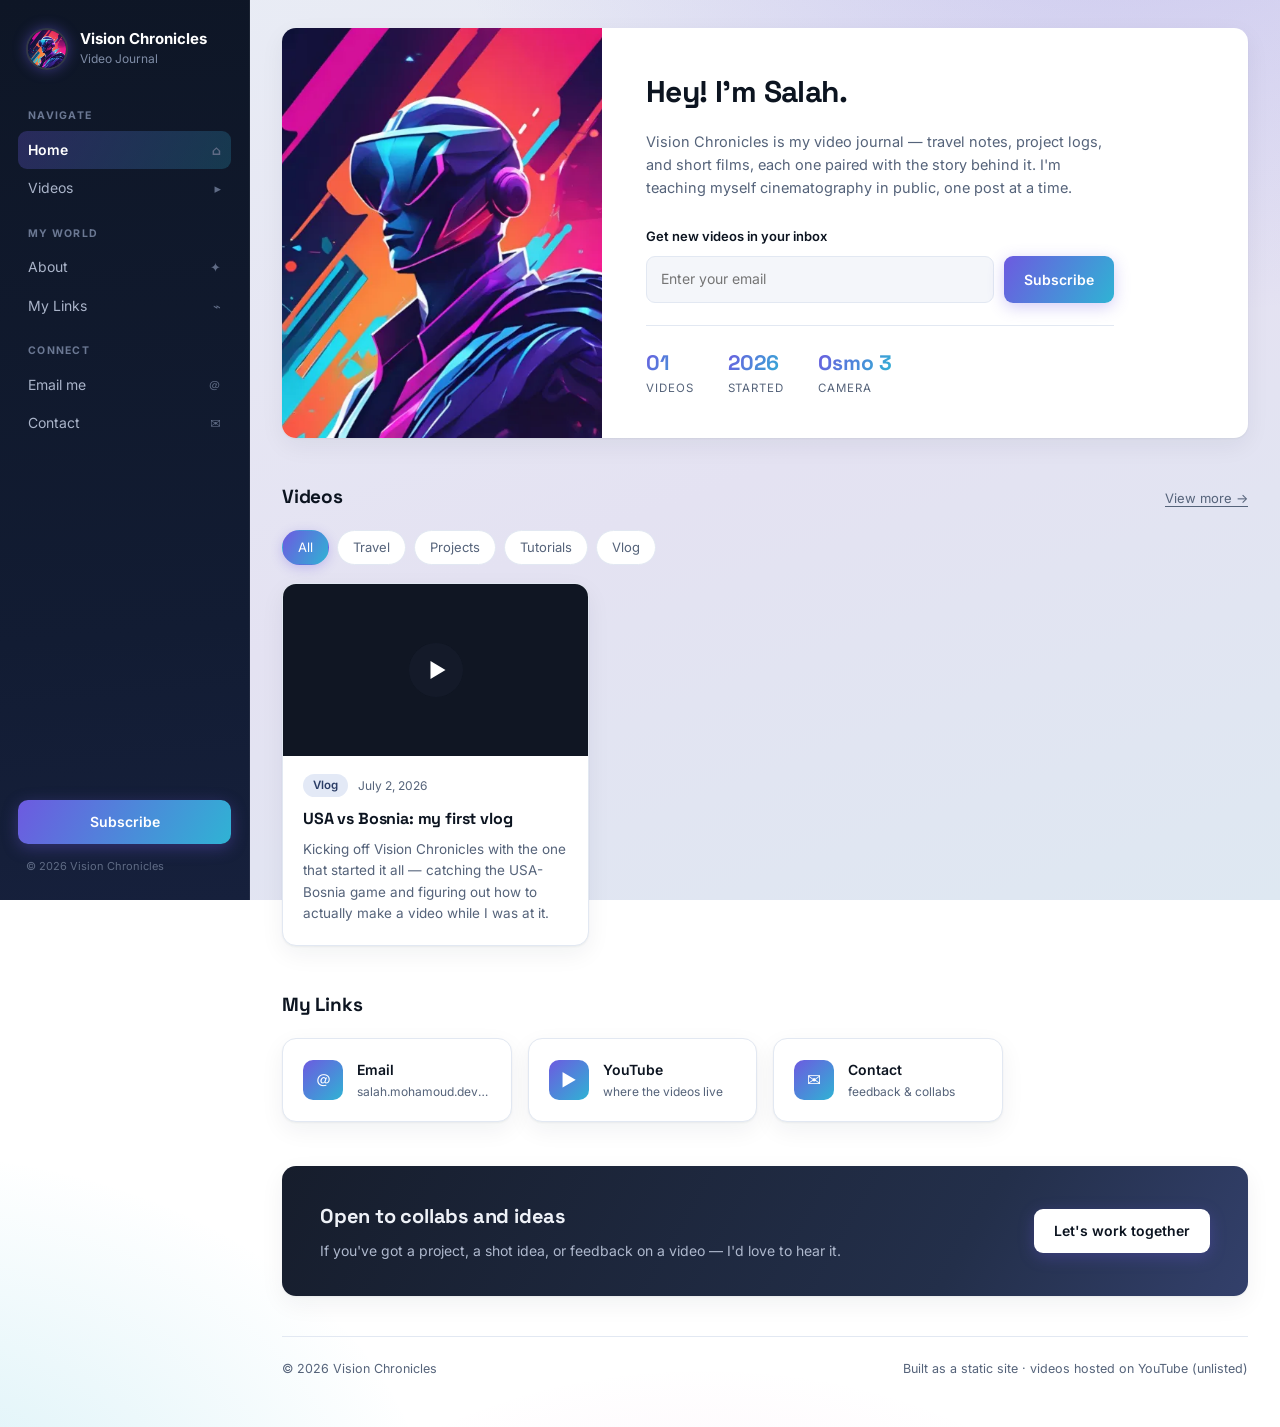
==== commit 782e3608: "Fix link-card email overflow; make filter pills functional with empty state" ====
--- a/index.html
+++ b/index.html
@@ -86,15 +86,15 @@
       </div>
 
       <div class="filters">
-        <div class="filter-pill active">All</div>
-        <div class="filter-pill">Travel</div>
-        <div class="filter-pill">Projects</div>
-        <div class="filter-pill">Tutorials</div>
-        <div class="filter-pill">Vlog</div>
+        <div class="filter-pill active" data-filter="all">All</div>
+        <div class="filter-pill" data-filter="travel">Travel</div>
+        <div class="filter-pill" data-filter="projects">Projects</div>
+        <div class="filter-pill" data-filter="tutorials">Tutorials</div>
+        <div class="filter-pill" data-filter="vlog">Vlog</div>
       </div>
 
       <div class="grid">
-        <article class="card">
+        <article class="card" data-category="vlog">
           <div class="video-wrap" data-video-id="woLlKaFcSdc" style="background-image: url('https://img.youtube.com/vi/woLlKaFcSdc/hq2.jpg');" onclick="this.style.backgroundImage='none'; this.innerHTML = '&lt;iframe src=&quot;https://www.youtube.com/embed/' + this.dataset.videoId + '?autoplay=1&quot; title=&quot;Vision Chronicles video&quot; allow=&quot;autoplay; encrypted-media&quot; allowfullscreen&gt;&lt;/iframe&gt;';">
             <div class="play-btn"></div>
           </div>
@@ -105,6 +105,7 @@
           </div>
         </article>
       </div>
+      <div class="empty-state" id="empty-state">Nothing here yet — new videos in this category are coming.</div>
     </section>
 
     <section class="section" id="links">
@@ -152,5 +153,27 @@
   </main>
 </div>
 
+<script>
+  const pills = document.querySelectorAll('.filter-pill');
+  const cards = document.querySelectorAll('.grid [data-category]');
+  const empty = document.getElementById('empty-state');
+
+  pills.forEach(pill => {
+    pill.addEventListener('click', () => {
+      pills.forEach(p => p.classList.remove('active'));
+      pill.classList.add('active');
+
+      const filter = pill.dataset.filter;
+      let visible = 0;
+      cards.forEach(card => {
+        const show = filter === 'all' || card.dataset.category === filter;
+        card.style.display = show ? '' : 'none';
+        if (show) visible++;
+      });
+      empty.style.display = visible === 0 ? 'block' : 'none';
+    });
+  });
+</script>
+
 </body>
 </html>
--- a/styles.css
+++ b/styles.css
@@ -377,8 +377,26 @@
   flex-shrink: 0;
 }
 
+.link-card > div:last-child { min-width: 0; }
 .link-title { font-weight: 600; font-size: 14px; }
-.link-sub { font-size: 12px; color: var(--muted); }
+.link-sub {
+  font-size: 12px;
+  color: var(--muted);
+  overflow: hidden;
+  text-overflow: ellipsis;
+  white-space: nowrap;
+}
+
+.empty-state {
+  display: none;
+  padding: 34px 20px;
+  text-align: center;
+  color: var(--muted);
+  font-size: 14px;
+  background: var(--card);
+  border: 1px dashed var(--line);
+  border-radius: var(--radius);
+}
 
 /* ---------- CTA banner ---------- */
 
